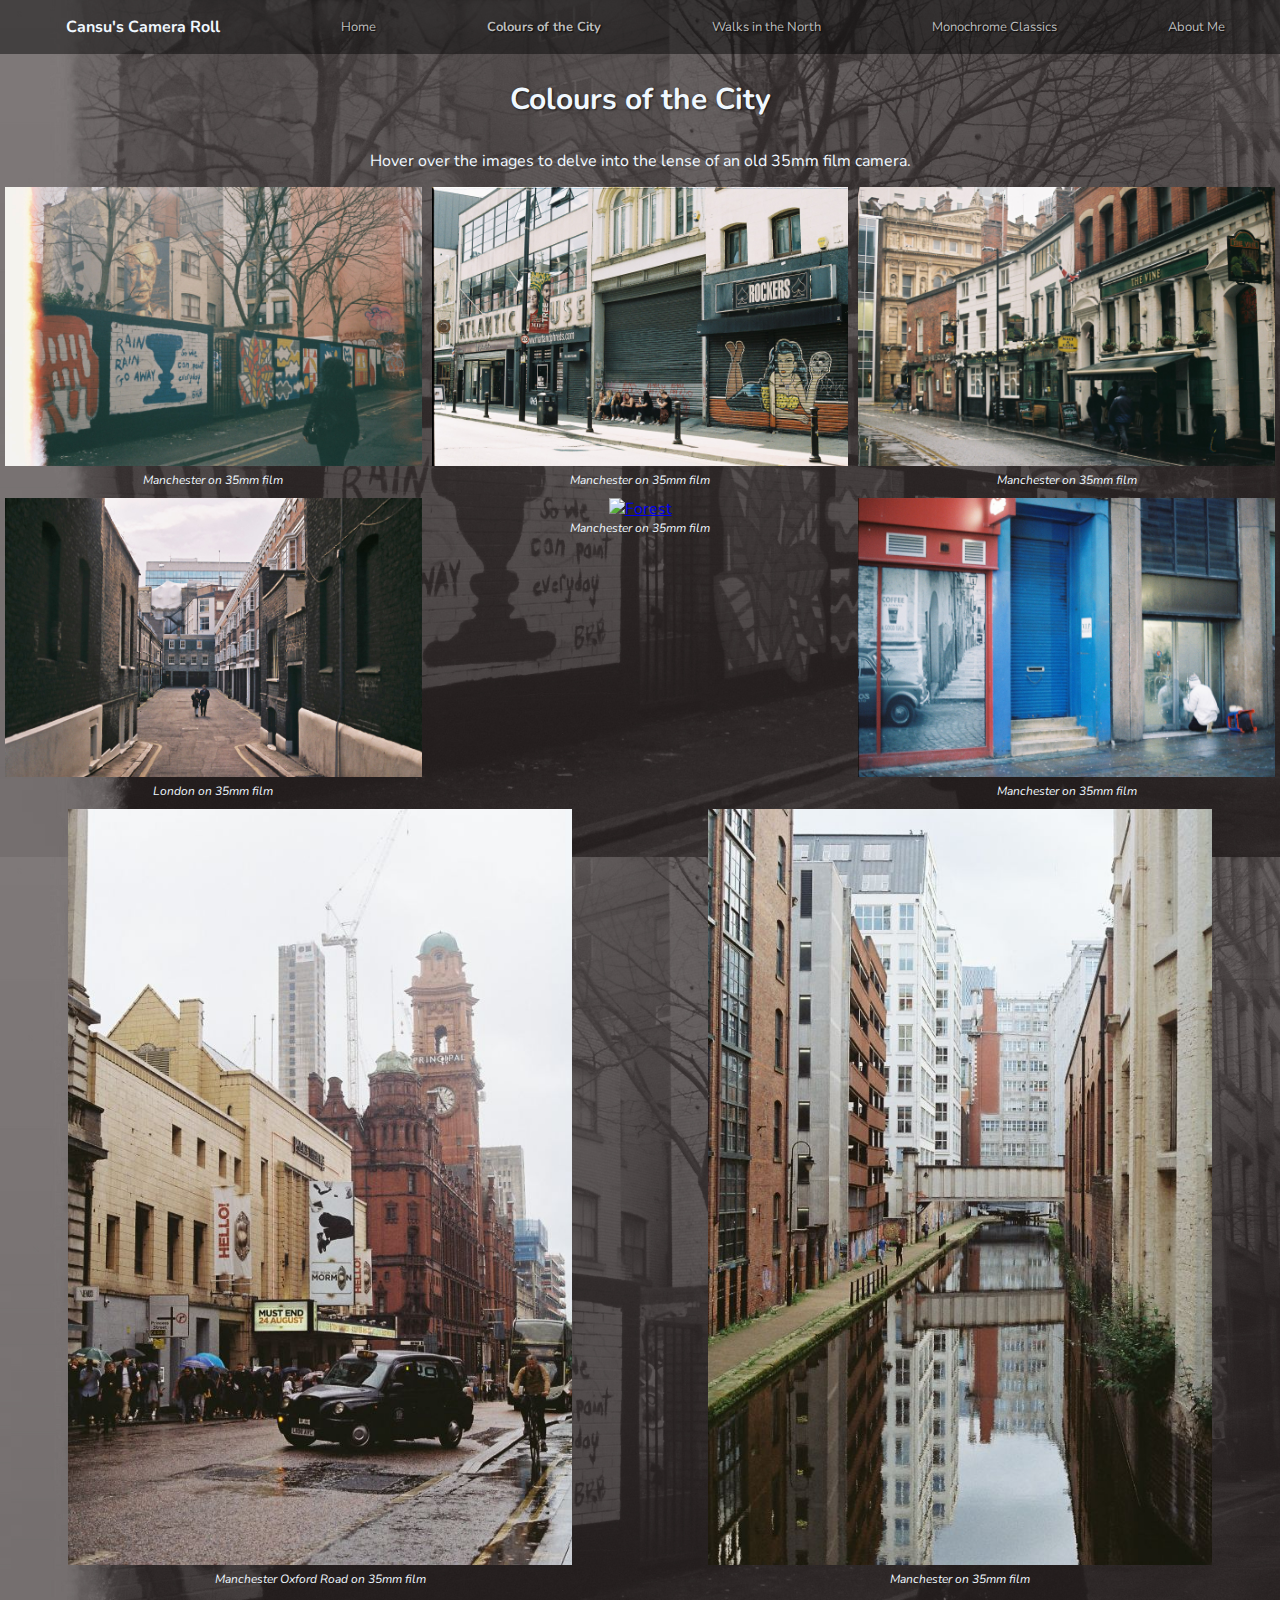
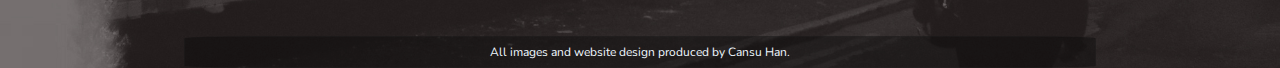
==== cities.html @ 525a413d "firstdraft" ====
<!DOCTYPE html>
<html lang="en">
<head>
    <meta charset="UTF-8">
    <meta http-equiv="X-UA-Compatible" content="IE=edge">
    <meta name="viewport" content="width=device-width, initial-scale=1.0">
    <title>Colours of the City</title>
    <link rel="stylesheet" href="styles/stylecities.css">
</head>
<body>
    <div id="navbar">
        <p><b>Cansu's Camera Roll</b></p>
        <a href="index.html">Home</a>
        <a href="cities.html"><b>Colours of the City</b></a>
        <a href="walks.html">Walks in the North</a>
        <a href="classics.html">Monochrome Classics</a>
        <!-- <a href="Photos.html">See All Photos</a> -->
        <a href="about.html">About Me</a>
    </div>

    <div>
        <h1 class= "centretext"></h1class><b></b>Colours of the City</b></h1>
    </div>
    <div>
        <p class= "centretext"> Hover over the images to delve into the lense of an old 35mm film camera. </p>
    </div>

    <div class="row">
        <div class="column">
            <a target="_blank" href="styles/images/city/manchester7.JPG">
                <img src="styles/images/city/manchester7.JPG" alt="Manchester" style="width:100%">
            </a>
                <div class="desc">Manchester on 35mm film</div>
        </div>

        <div class="column">
            <a target="_blank" href="styles/images/city/manchester6.JPG">
                <img src="styles/images/city/manchester6.JPG" alt="Forest" style="width:100%">
            </a>
                <div class="desc">Manchester on 35mm film</div>
        </div>

        <div class="column">
            <a target="_blank" href="styles/images/city/manchester5.JPG">
                <img src="styles/images/city/manchester5.JPG" alt="Forest" style="width:100%">
            </a>
                <div class="desc">Manchester on 35mm film</div>
        </div>
    </div>
    
    <div class="row">
        <div class="column">
            <a target="_blank" href="styles/images/city/london2.jpg">
                <img src="styles/images/city/london2.jpg" alt="Forest" style="width:100%">
            </a>
                <div class="desc">London on 35mm film</div>
        </div>

        <div class="column">
            <a target="_blank" href="styles/images/city/manchester11.jpg">
                <img src="styles/images/city/manchester11.JPG" alt="Forest" style="width:100%">
            </a>
                <div class="desc">Manchester on 35mm film</div>
        </div>

        <div class="column">
            <a target="_blank" href="styles/images/city/manchester13.JPG">
                <img src="styles/images/city/manchester13.JPG" alt="Forest" style="width:100%">
            </a>
                <div class="desc">Manchester on 35mm film</div>
        </div>
    </div>

    <div class="row">
        <div class="column">
            <a target="_blank" href="styles/images/city/manchester2.JPG">
                <img src="styles/images/city/manchester2.JPG" alt="Manchester" style="width:80%">
            </a>
                <div class="desc">Manchester Oxford Road on 35mm film</div>
        </div>

        <div class="column">
            <a target="_blank" href="styles/images/city/manchester3.JPG">
                <img src="styles/images/city/manchester3.JPG" alt="Manchester" style="width:80%">
            </a>
                <div class="desc">Manchester on 35mm film</div>
        </div>
    </div>

    <div>
        <br><br>
        <footer class="backtoblack">All images and website design produced by Cansu Han.</footer>
    </div>
</body>
</html>
---- styles/stylecities.css ----
/* font from fonts.google.com*/
@import url('https://fonts.googleapis.com/css2?family=Nunito:ital,wght@0,300;0,700;1,300;1,700&display=swap');

body {
    background-image: url("images/backgrounds/backgroundcity.JPG");
    background-size: contain, cover;
    margin: 0;
    padding: 0;
    font-family: 'Nunito', sans-serif;
    text-align: center;
}

/* centre the text */
.centretext {
    text-align: center;
}

.header{
    margin: 0px;
    height: 100px;
}

/* navbar */
#navbar {
    background-color: rgba(7, 7, 7, 0.477);
    height: 6vh;
    display: flex;
    justify-content:space-around;
    align-items: center;
}

#navbar a{
    text-decoration: none;
    font-size: 13px;
    color: rgb(190, 190, 190);
    text-shadow: 1px 1px 1px rgba(11, 11, 11, 0.888), 
    1px 1px 2px rgba(0, 7, 7, 0.27);
}

#navbar a:hover{
    color: turquoise;
}

/* header colour and format  */
h1 {
    padding: 5px;
    color: aliceblue;
    font-size: 30px;
    font-style: bold;
    text-shadow: 1px 1px 1px rgba(11, 11, 11, 0.444), 
               1px 1px 3px rgba(0, 0, 0, 0.444);  
}

.row {
    display: flex;
  }
  
.column {
    flex: 33.33%;
    padding: 5px;
  }

.desc {
    padding: 0px;
    margin: 0px;
    font-size: 12px;
    font-style: italic;
    text-align: center;
    color: aliceblue;
  }


/* paragraph colour and format */
p {
    margin: 5px;
    padding: 5px;
    color: aliceblue;
    font-size: 16px;
}

/* text background */
.backtoblack {
    background-color: rgba(7, 7, 7, 0.400);
    display: block;
    padding: 7px;
    border: 1px solid rgba(42, 42, 42, 0.242);
    margin: auto;
    width:  70%;
    border-radius: 7%;
}

/* footer format */
footer {
    color: aliceblue;
    font-size: 12px;
    text-align: center;
}
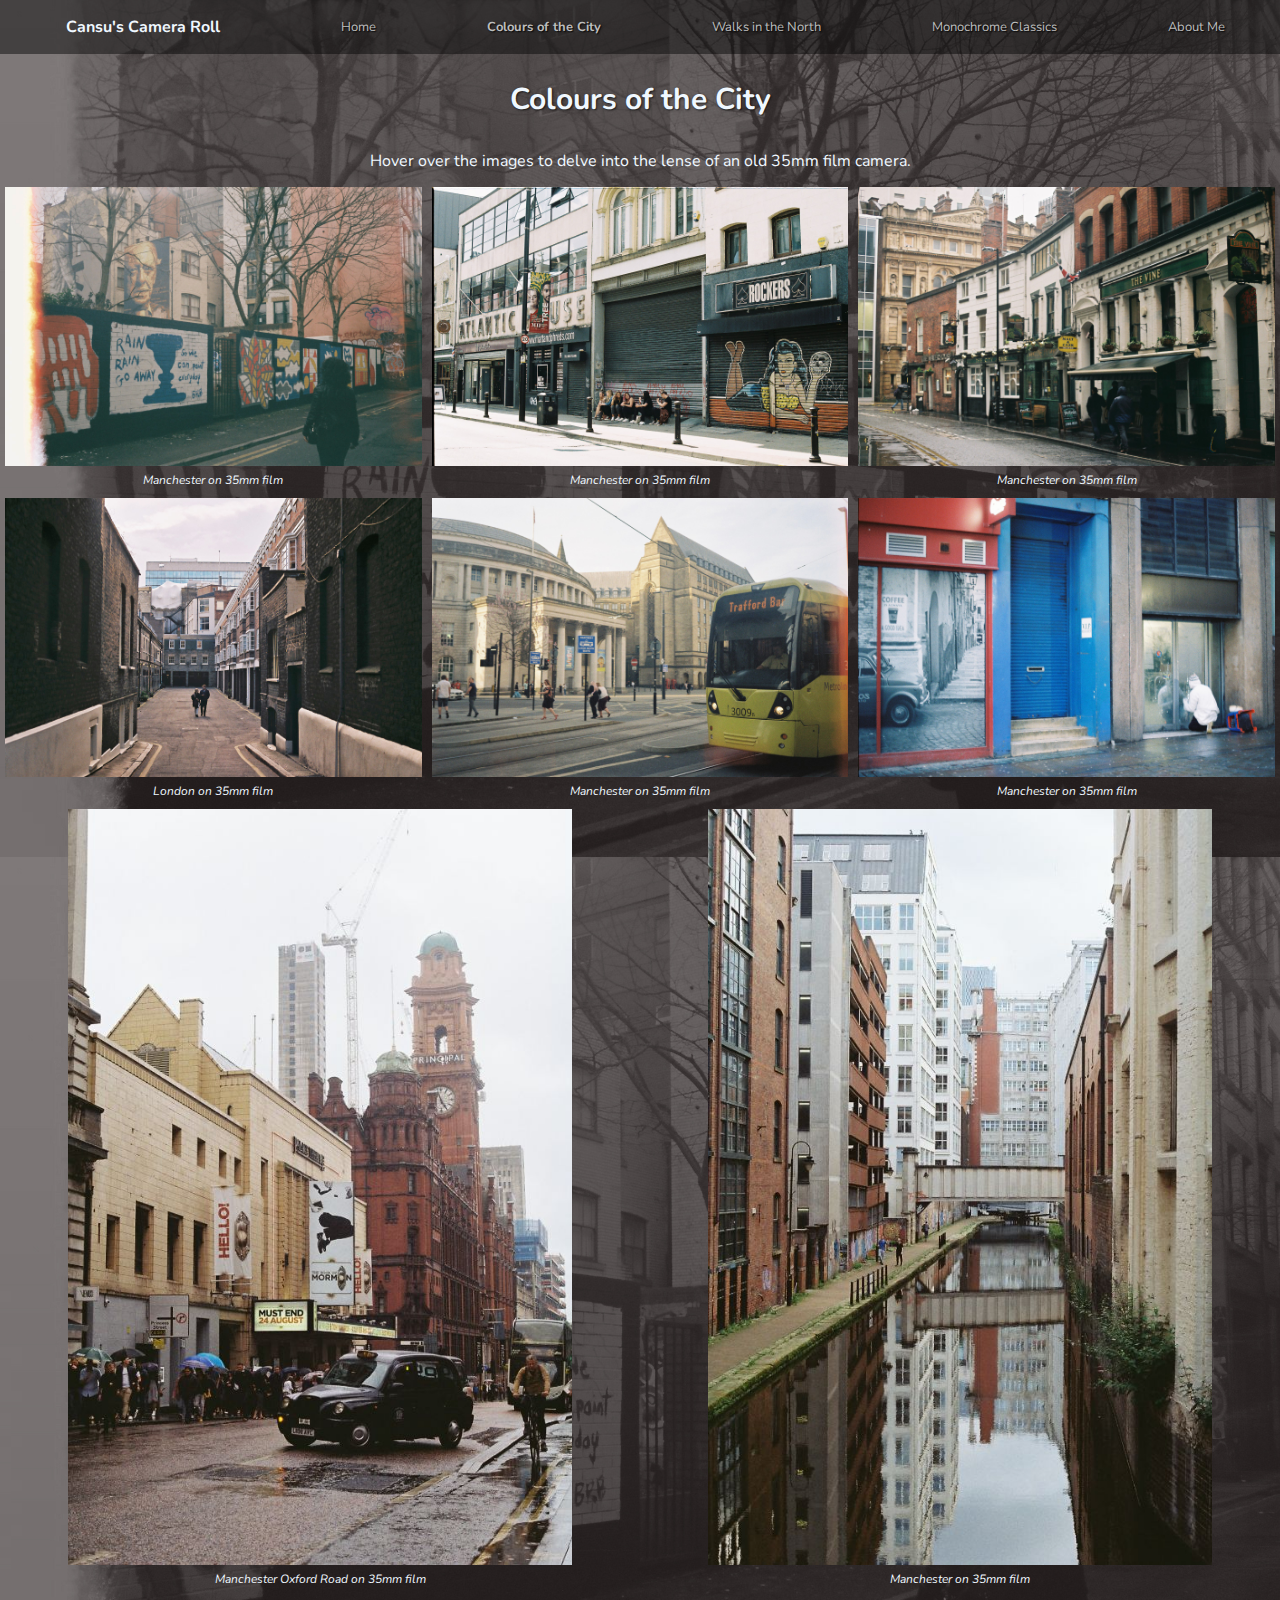
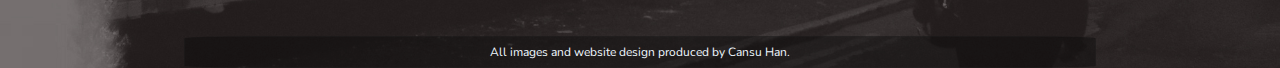
==== commit 1a0d4f3b: "Update cities.html" ====
--- a/cities.html
+++ b/cities.html
@@ -58,7 +58,7 @@
 
         <div class="column">
             <a target="_blank" href="styles/images/city/manchester11.jpg">
-                <img src="styles/images/city/manchester11.JPG" alt="Forest" style="width:100%">
+                <img src="styles/images/city/manchester11.jpg" alt="Forest" style="width:100%">
             </a>
                 <div class="desc">Manchester on 35mm film</div>
         </div>
@@ -92,4 +92,4 @@
         <footer class="backtoblack">All images and website design produced by Cansu Han.</footer>
     </div>
 </body>
-</html>+</html>
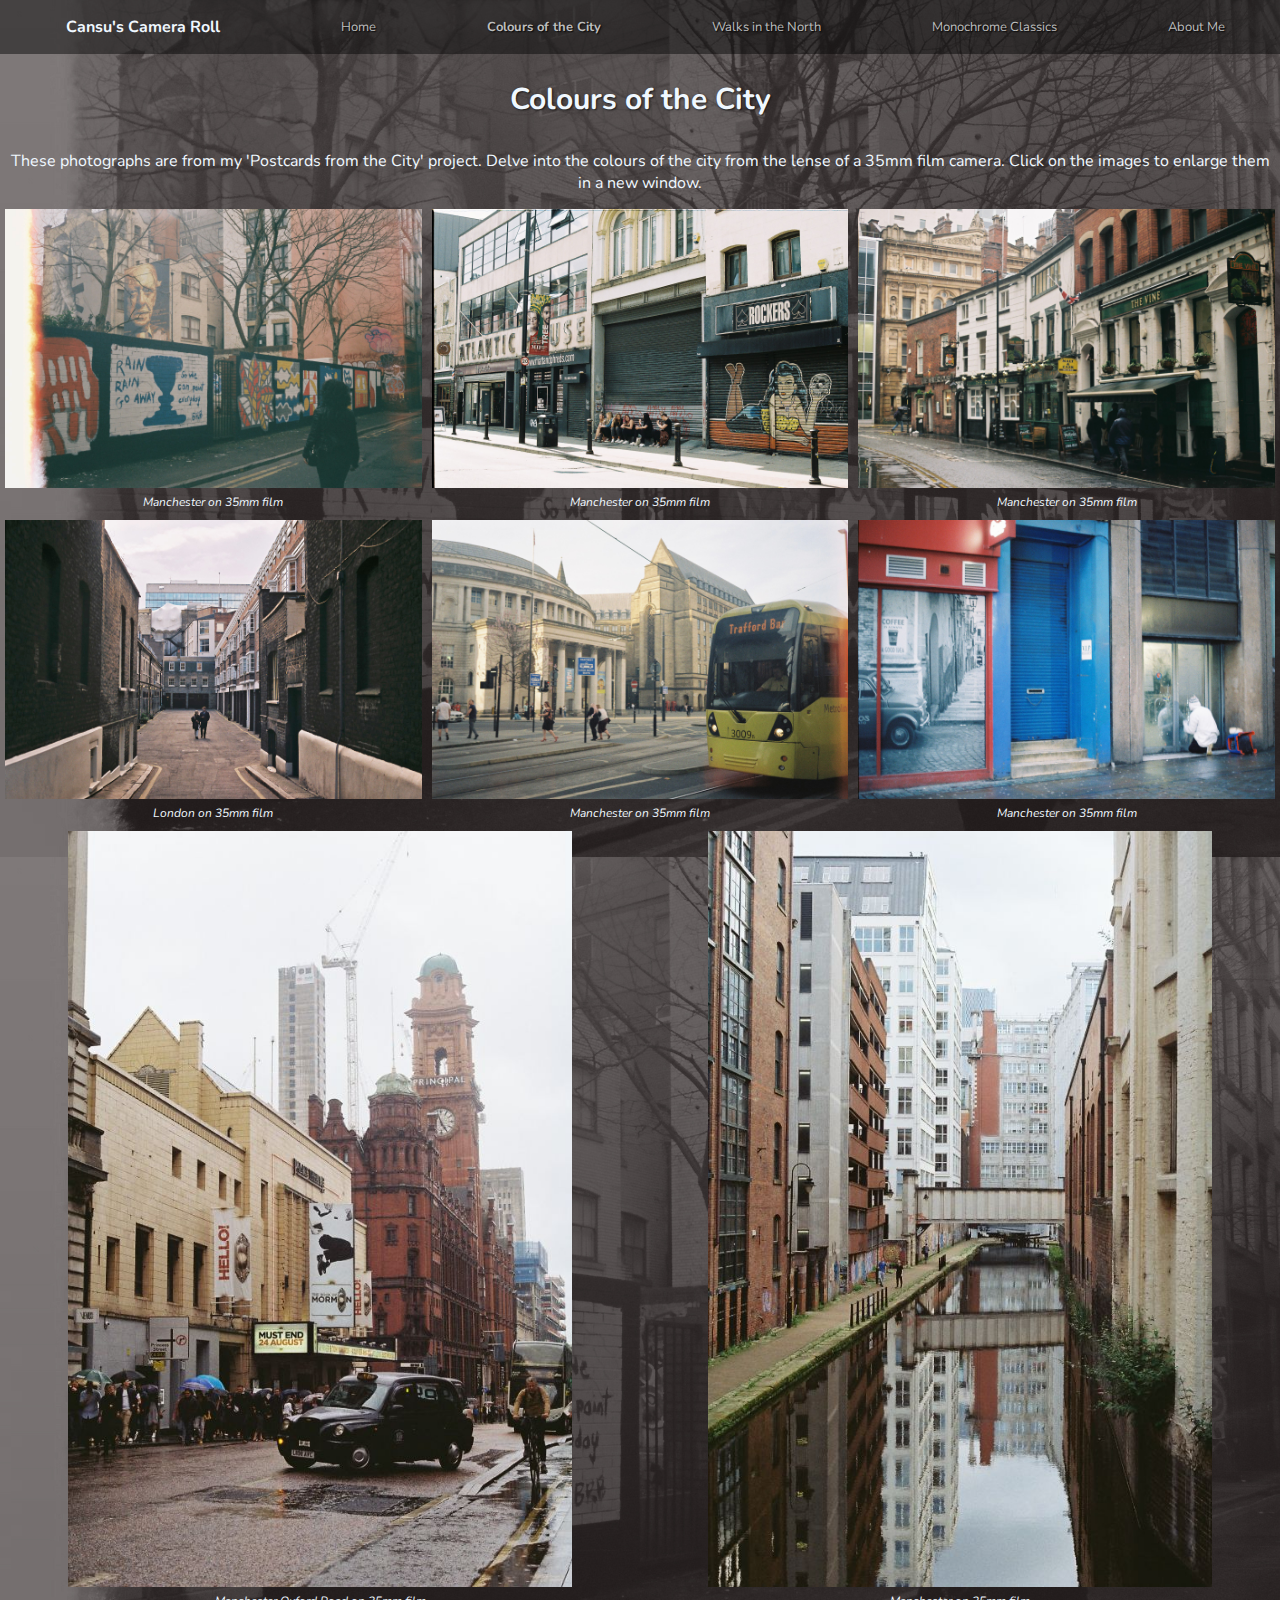
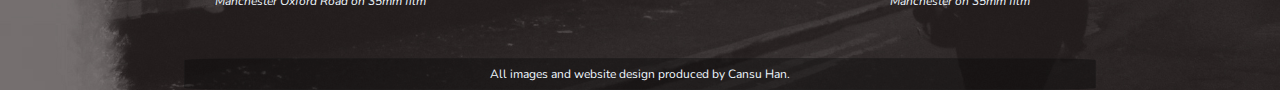
==== commit cb75d5f4: "Updated HTML files" ====
--- a/cities.html
+++ b/cities.html
@@ -22,7 +22,8 @@
         <h1 class= "centretext"></h1class><b></b>Colours of the City</b></h1>
     </div>
     <div>
-        <p class= "centretext"> Hover over the images to delve into the lense of an old 35mm film camera. </p>
+        <p class= "centretext">These photographs are from my 'Postcards from the City' project. Delve into the colours of the city from the lense of a
+        35mm film camera. Click on the images to enlarge them in a new window. </p>
     </div>
 
     <div class="row">
@@ -35,14 +36,14 @@
 
         <div class="column">
             <a target="_blank" href="styles/images/city/manchester6.JPG">
-                <img src="styles/images/city/manchester6.JPG" alt="Forest" style="width:100%">
+                <img src="styles/images/city/manchester6.JPG" alt="Manchester" style="width:100%">
             </a>
                 <div class="desc">Manchester on 35mm film</div>
         </div>
 
         <div class="column">
             <a target="_blank" href="styles/images/city/manchester5.JPG">
-                <img src="styles/images/city/manchester5.JPG" alt="Forest" style="width:100%">
+                <img src="styles/images/city/manchester5.JPG" alt="Manchester" style="width:100%">
             </a>
                 <div class="desc">Manchester on 35mm film</div>
         </div>
@@ -51,21 +52,21 @@
     <div class="row">
         <div class="column">
             <a target="_blank" href="styles/images/city/london2.jpg">
-                <img src="styles/images/city/london2.jpg" alt="Forest" style="width:100%">
+                <img src="styles/images/city/london2.jpg" alt="London" style="width:100%">
             </a>
                 <div class="desc">London on 35mm film</div>
         </div>
 
         <div class="column">
             <a target="_blank" href="styles/images/city/manchester11.jpg">
-                <img src="styles/images/city/manchester11.jpg" alt="Forest" style="width:100%">
+                <img src="styles/images/city/manchester11.jpg" alt="Manchester" style="width:100%">
             </a>
                 <div class="desc">Manchester on 35mm film</div>
         </div>
 
         <div class="column">
             <a target="_blank" href="styles/images/city/manchester13.JPG">
-                <img src="styles/images/city/manchester13.JPG" alt="Forest" style="width:100%">
+                <img src="styles/images/city/manchester13.JPG" alt="Manchester" style="width:100%">
             </a>
                 <div class="desc">Manchester on 35mm film</div>
         </div>
@@ -92,4 +93,4 @@
         <footer class="backtoblack">All images and website design produced by Cansu Han.</footer>
     </div>
 </body>
-</html>
+</html>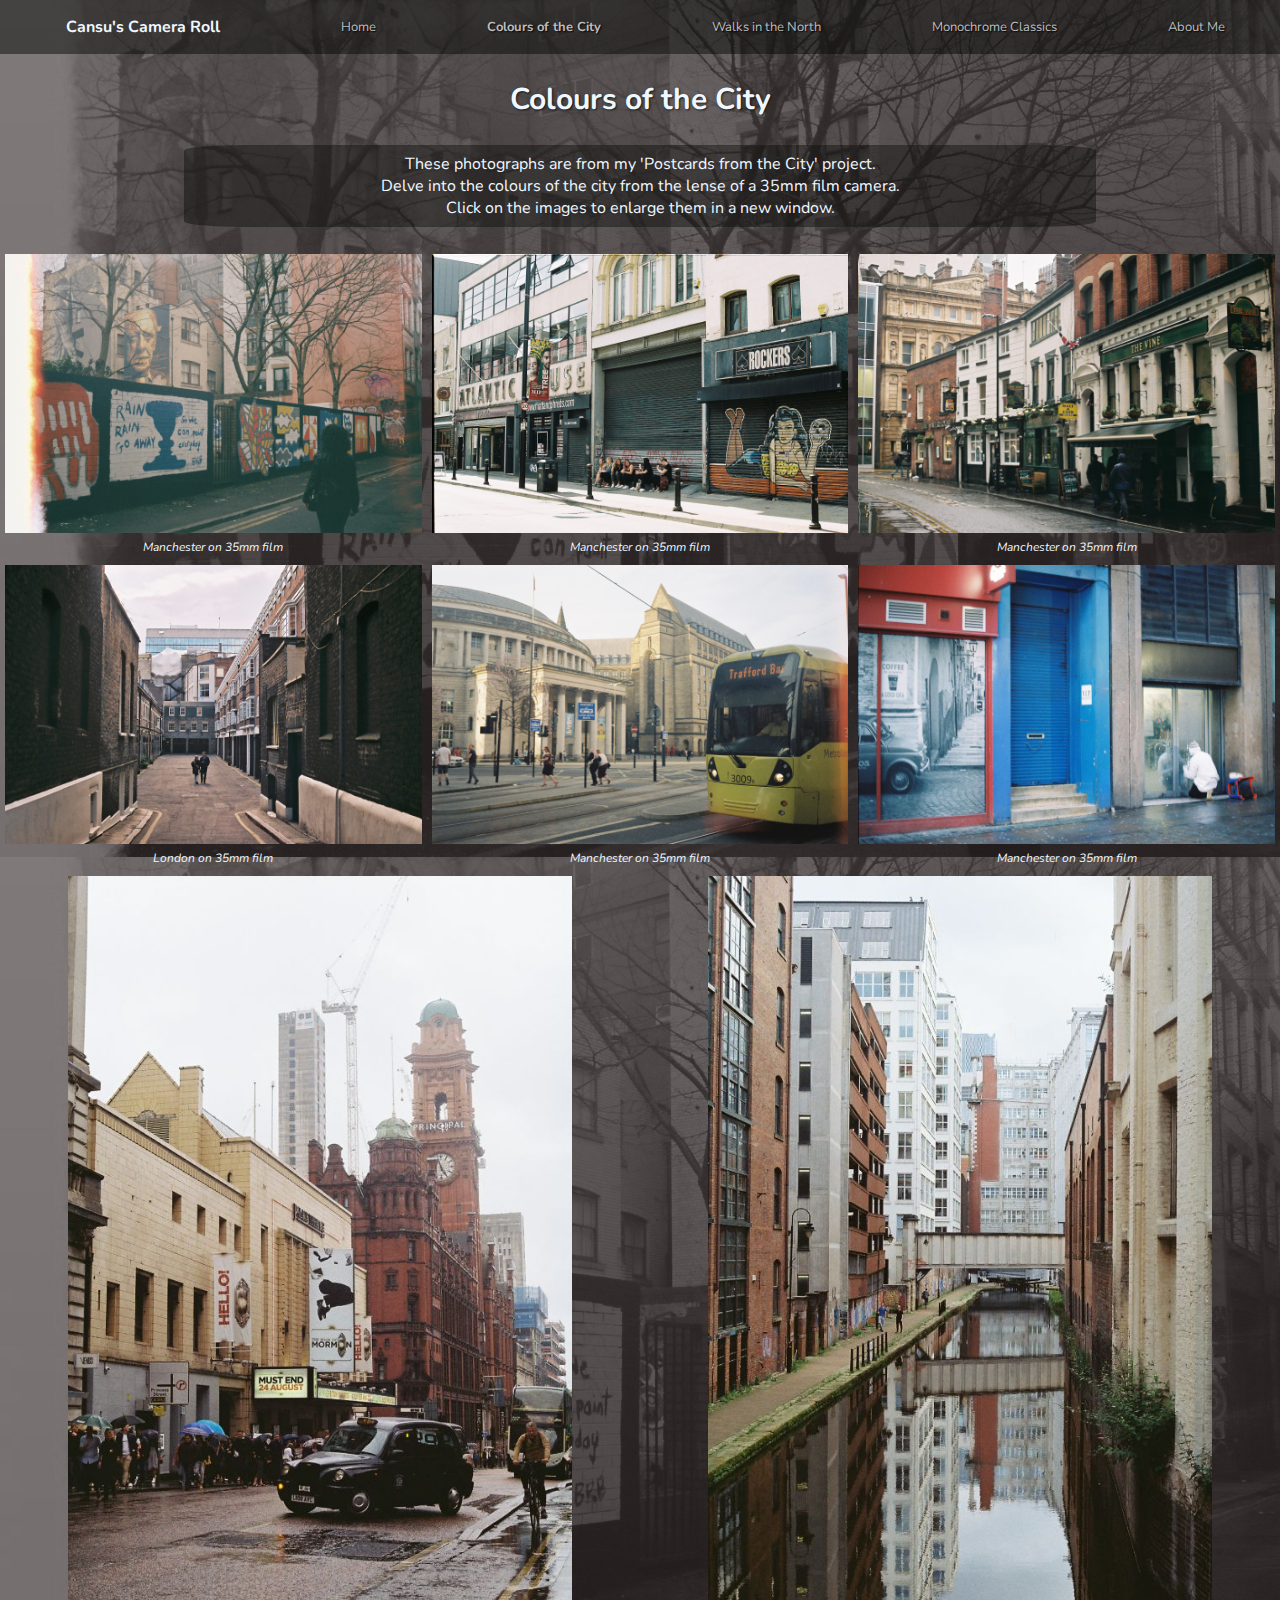
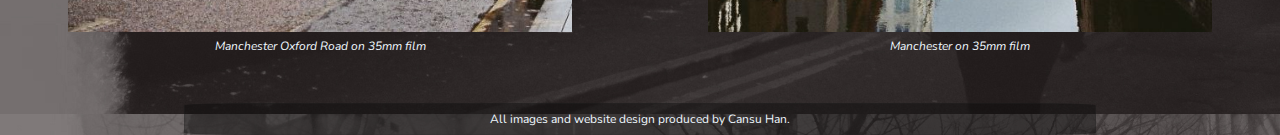
==== commit cb9567b3: "Additional corrections - updated files" ====
--- a/cities.html
+++ b/cities.html
@@ -1,5 +1,6 @@
 <!DOCTYPE html>
 <html lang="en">
+
 <head>
     <meta charset="UTF-8">
     <meta http-equiv="X-UA-Compatible" content="IE=edge">
@@ -7,6 +8,7 @@
     <title>Colours of the City</title>
     <link rel="stylesheet" href="styles/stylecities.css">
 </head>
+
 <body>
     <div id="navbar">
         <p><b>Cansu's Camera Roll</b></p>
@@ -19,11 +21,14 @@
     </div>
 
     <div>
-        <h1 class= "centretext"></h1class><b></b>Colours of the City</b></h1>
+        <h1 class="centretext">
+            </h1class><b></b>Colours of the City</b></h1>
     </div>
     <div>
-        <p class= "centretext">These photographs are from my 'Postcards from the City' project. Delve into the colours of the city from the lense of a
-        35mm film camera. Click on the images to enlarge them in a new window. </p>
+        <p class="centretext backtoblack">These photographs are from my 'Postcards from the City' project.<br>Delve into
+            the colours of the city from the lense of a
+            35mm film camera.<br>Click on the images to enlarge them in a new window. </p>
+        <br>
     </div>
 
     <div class="row">
@@ -31,44 +36,44 @@
             <a target="_blank" href="styles/images/city/manchester7.JPG">
                 <img src="styles/images/city/manchester7.JPG" alt="Manchester" style="width:100%">
             </a>
-                <div class="desc">Manchester on 35mm film</div>
+            <div class="desc">Manchester on 35mm film</div>
         </div>
 
         <div class="column">
             <a target="_blank" href="styles/images/city/manchester6.JPG">
                 <img src="styles/images/city/manchester6.JPG" alt="Manchester" style="width:100%">
             </a>
-                <div class="desc">Manchester on 35mm film</div>
+            <div class="desc">Manchester on 35mm film</div>
         </div>
 
         <div class="column">
             <a target="_blank" href="styles/images/city/manchester5.JPG">
                 <img src="styles/images/city/manchester5.JPG" alt="Manchester" style="width:100%">
             </a>
-                <div class="desc">Manchester on 35mm film</div>
+            <div class="desc">Manchester on 35mm film</div>
         </div>
     </div>
-    
+
     <div class="row">
         <div class="column">
             <a target="_blank" href="styles/images/city/london2.jpg">
                 <img src="styles/images/city/london2.jpg" alt="London" style="width:100%">
             </a>
-                <div class="desc">London on 35mm film</div>
+            <div class="desc">London on 35mm film</div>
         </div>
 
         <div class="column">
             <a target="_blank" href="styles/images/city/manchester11.jpg">
                 <img src="styles/images/city/manchester11.jpg" alt="Manchester" style="width:100%">
             </a>
-                <div class="desc">Manchester on 35mm film</div>
+            <div class="desc">Manchester on 35mm film</div>
         </div>
 
         <div class="column">
             <a target="_blank" href="styles/images/city/manchester13.JPG">
                 <img src="styles/images/city/manchester13.JPG" alt="Manchester" style="width:100%">
             </a>
-                <div class="desc">Manchester on 35mm film</div>
+            <div class="desc">Manchester on 35mm film</div>
         </div>
     </div>
 
@@ -77,14 +82,14 @@
             <a target="_blank" href="styles/images/city/manchester2.JPG">
                 <img src="styles/images/city/manchester2.JPG" alt="Manchester" style="width:80%">
             </a>
-                <div class="desc">Manchester Oxford Road on 35mm film</div>
+            <div class="desc">Manchester Oxford Road on 35mm film</div>
         </div>
 
         <div class="column">
             <a target="_blank" href="styles/images/city/manchester3.JPG">
                 <img src="styles/images/city/manchester3.JPG" alt="Manchester" style="width:80%">
             </a>
-                <div class="desc">Manchester on 35mm film</div>
+            <div class="desc">Manchester on 35mm film</div>
         </div>
     </div>
 
@@ -93,4 +98,5 @@
         <footer class="backtoblack">All images and website design produced by Cansu Han.</footer>
     </div>
 </body>
+
 </html>